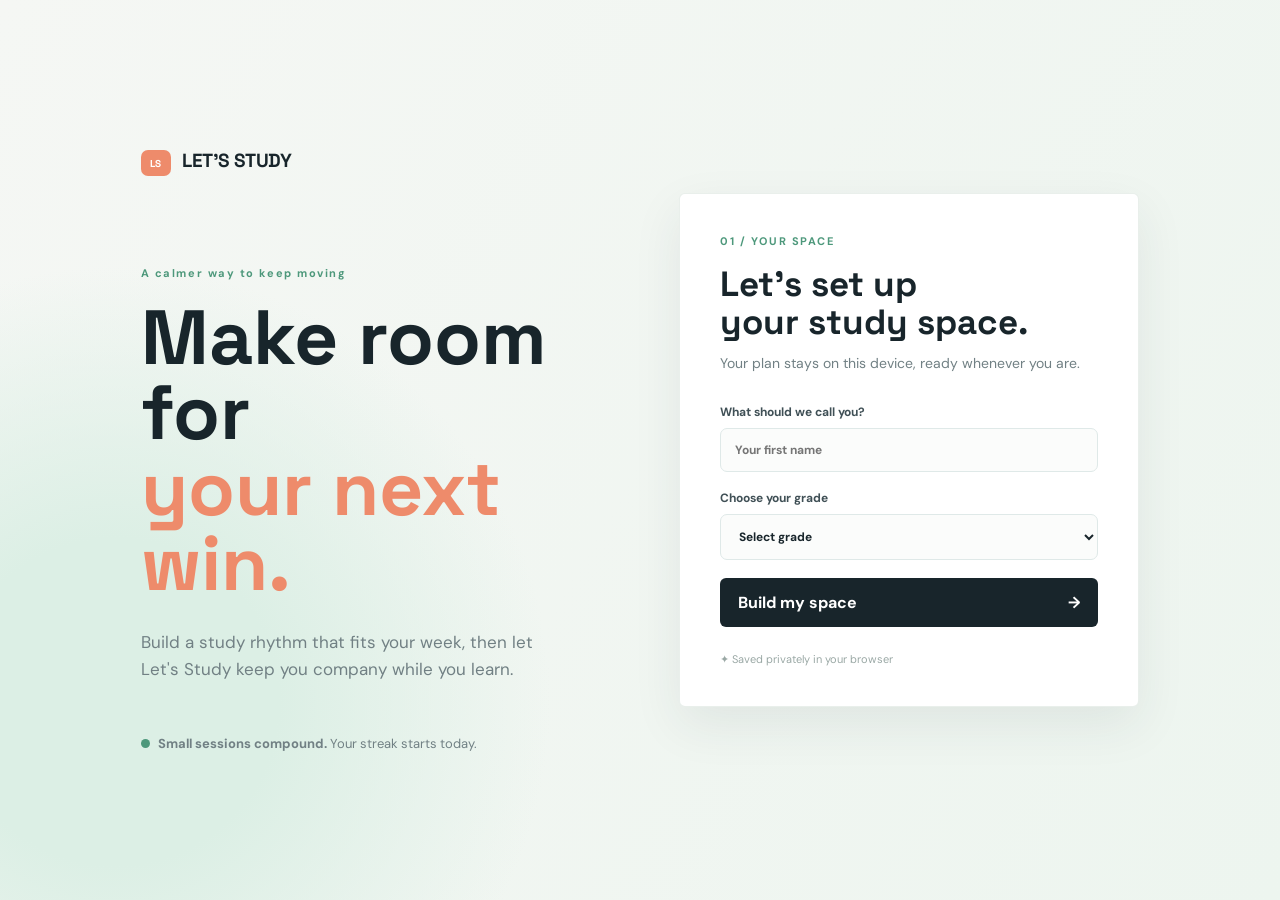
==== index.html @ 592e5d94 "Add files via upload" ====
<!doctype html>
<html lang="en">
<head>
  <meta charset="UTF-8">
  <meta name="viewport" content="width=device-width, initial-scale=1.0">
  <title>LET'S STUDY</title>
  <link rel="preconnect" href="https://fonts.googleapis.com">
  <link rel="preconnect" href="https://fonts.gstatic.com" crossorigin>
  <link href="https://fonts.googleapis.com/css2?family=DM+Sans:wght@400;500;600;700&family=Space+Grotesk:wght@500;600;700&display=swap" rel="stylesheet">
  <link rel="stylesheet" href="styles.css">
</head>
<body>
  <main class="app-shell">
    <section id="auth-view" class="auth-view">
      <div class="auth-copy">
        <div class="brand-mark"><span>LS</span> LET'S STUDY</div>
        <p class="eyebrow">A calmer way to keep moving</p>
        <h1>Make room for<br><em>your next win.</em></h1>
        <p class="intro">Build a study rhythm that fits your week, then let Let's Study keep you company while you learn.</p>
        <div class="mini-proof"><span class="proof-dot"></span><strong>Small sessions compound.</strong> Your streak starts today.</div>
      </div>
      <div class="setup-card">
        <div class="step-label">01 / YOUR SPACE</div>
        <h2>Let's set up<br>your study space.</h2>
        <p class="muted">Your plan stays on this device, ready whenever you are.</p>
        <form id="setup-form">
          <label>What should we call you?<input id="name" type="text" placeholder="Your first name" required></label>
          <label>Choose your grade<select id="grade" required><option value="" disabled selected>Select grade</option><option>Grade 7</option><option>Grade 8</option><option>Grade 9</option><option>Grade 10</option><option>Grade 11</option><option>Grade 12</option></select></label>
          <button class="primary-button" type="submit">Build my space <span>→</span></button>
        </form>
        <p class="privacy-note">✦ Saved privately in your browser</p>
      </div>
    </section>

    <section id="planner-view" class="planner-view hidden">
      <aside class="sidebar">
        <div class="brand-mark"><span>LS</span> LET'S STUDY</div>
        <div class="profile"><div id="avatar" class="avatar">M</div><div><strong id="profile-name">Learner</strong><small id="profile-grade">Grade 7</small></div><button id="reset-button" class="icon-button" title="Reset profile">↗</button></div>
        <nav><button class="nav-item active" data-view="today"><span>◷</span> Today</button><button class="nav-item" data-view="timetable"><span>▦</span> Timetable</button><button class="nav-item" data-view="progress"><span>↗</span> Progress</button></nav>
        <div class="sidebar-footer"><div class="fire-pet" id="fire-pet" aria-label="Fire pet streak companion" title="Your fire pet grows brighter as your streak increases"><div class="fire-pet-flame"><i></i><b></b></div><strong id="fire-pet-name">Ember</strong><small id="fire-pet-streak">0 day streak</small></div><div class="orbit-note"><span>✦</span><p><strong>Keep your orbit.</strong><br>Consistency beats intensity.</p></div></div>
      </aside>
      <div class="content-area">
        <header class="topbar"><div><p id="date-label" class="eyebrow">MONDAY, 21 AUGUST</p><h1 id="greeting">Good morning.</h1></div><div class="header-actions"><div class="diamond-chip" title="Diamonds earned"><span>◆</span><strong id="diamond-count">0</strong><small>diamonds</small></div><label class="theme-picker" title="Change theme"><span>Theme</span><select id="theme-select" aria-label="Change theme"><option value="meadow">Meadow</option><option value="ocean">Ocean</option><option value="sunset">Sunset</option></select></label><button id="edit-plan" class="text-button">Edit plan</button><div class="streak-chip"><span>✦</span><strong id="streak-count">0</strong><small>day streak</small></div></div></header>
        <div id="today-view" class="page-view">
          <div class="hero-strip"><div><span class="tag">YOUR FOCUS</span><h2>Two focused sessions.<br><em>A lighter day ahead.</em></h2></div><div class="ring-wrap"><div class="progress-ring"><span id="daily-percent">0%</span></div><small>daily goal</small></div></div>
          <div class="section-heading"><div><p class="eyebrow">YOUR PLAN</p><h2>Today's orbit</h2></div><span id="session-summary" class="muted">0 of 2 sessions complete</span></div>
          <div id="session-list" class="session-list"></div>
        </div>
        <div id="timetable-view" class="page-view hidden"><div class="section-heading"><div><p class="eyebrow">THE BIG PICTURE</p><h2>Your weekly rhythm</h2></div><button id="edit-plan-two" class="primary-button small">Edit schedule <span>→</span></button></div><div id="week-grid" class="week-grid"></div></div>
        <div id="progress-view" class="page-view hidden"><div class="section-heading"><div><p class="eyebrow">KEEP GOING</p><h2>Your progress</h2></div></div><div class="progress-grid"><div class="stat-card diamond-card"><span class="stat-icon">◆</span><strong id="progress-diamonds">0</strong><p>diamonds earned</p><small>100 diamonds for every completed task.</small></div><div class="stat-card accent"><span class="stat-icon">✦</span><strong id="progress-streak">0</strong><p>day streak</p><small>Best habit is the one you repeat.</small></div><div class="stat-card"><span class="stat-icon">◷</span><strong id="total-minutes">0</strong><p>minutes focused</p><small>Every minute counts toward your future.</small></div><div class="stat-card"><span class="stat-icon">✓</span><strong id="total-sessions">0</strong><p>sessions completed</p><small>You showed up for yourself.</small></div></div><div class="quote-panel">“The secret of getting ahead is getting started.”<small>— Mark Twain</small></div></div>
      </div>
    </section>

    <div id="onboarding-modal" class="modal hidden"><div class="modal-card"><button class="close-modal" data-close>×</button><p class="eyebrow">02 / YOUR RHYTHM</p><h2>Shape your week.</h2><p class="muted">Pick the days and time that feel realistic. Orbit will arrange two subjects each day.</p><form id="plan-form"><fieldset><legend>Which subjects are you studying?</legend><div class="subject-grid"><label><input type="checkbox" name="subject" value="Home Language"><span>Home Language</span></label><label><input type="checkbox" name="subject" value="First Additional Language"><span>First Additional Language</span></label><label><input type="checkbox" name="subject" value="Mathematics"><span>Mathematics</span></label><label><input type="checkbox" name="subject" value="Mathematical Literacy"><span>Mathematical Literacy</span></label><label><input type="checkbox" name="subject" value="Natural Sciences"><span>Natural Sciences</span></label><label><input type="checkbox" name="subject" value="Social Sciences"><span>Social Sciences</span></label><label><input type="checkbox" name="subject" value="Life Orientation"><span>Life Orientation</span></label><label><input type="checkbox" name="subject" value="Technology"><span>Technology</span></label><label><input type="checkbox" name="subject" value="Creative Arts"><span>Creative Arts</span></label><label><input type="checkbox" name="subject" value="Economic and Management Sciences"><span>Economic and Management Sciences</span></label><label><input type="checkbox" name="subject" value="Accounting"><span>Accounting</span></label><label><input type="checkbox" name="subject" value="Business Studies"><span>Business Studies</span></label><label><input type="checkbox" name="subject" value="Economics"><span>Economics</span></label><label><input type="checkbox" name="subject" value="Geography"><span>Geography</span></label><label><input type="checkbox" name="subject" value="History"><span>History</span></label><label><input type="checkbox" name="subject" value="Life Sciences"><span>Life Sciences</span></label><label><input type="checkbox" name="subject" value="Physical Sciences"><span>Physical Sciences</span></label><label><input type="checkbox" name="subject" value="Agricultural Sciences"><span>Agricultural Sciences</span></label><label><input type="checkbox" name="subject" value="Computer Applications Technology"><span>Computer Applications Technology</span></label><label><input type="checkbox" name="subject" value="Information Technology"><span>Information Technology</span></label><label><input type="checkbox" name="subject" value="Engineering Graphics and Design"><span>Engineering Graphics and Design</span></label><label><input type="checkbox" name="subject" value="Consumer Studies"><span>Consumer Studies</span></label><label><input type="checkbox" name="subject" value="Tourism"><span>Tourism</span></label><label><input type="checkbox" name="subject" value="Dramatic Arts"><span>Dramatic Arts</span></label><label><input type="checkbox" name="subject" value="Visual Arts"><span>Visual Arts</span></label><label><input type="checkbox" name="subject" value="Music"><span>Music</span></label><label><input type="checkbox" name="subject" value="Religion Studies"><span>Religion Studies</span></label><label><input type="checkbox" name="subject" value="Additional Language"><span>Additional Language</span></label></div></fieldset><fieldset><legend>When will you study?</legend><div class="days-grid"><label><input type="checkbox" name="day" value="Monday"><span>Mon</span></label><label><input type="checkbox" name="day" value="Tuesday"><span>Tue</span></label><label><input type="checkbox" name="day" value="Wednesday"><span>Wed</span></label><label><input type="checkbox" name="day" value="Thursday"><span>Thu</span></label><label><input type="checkbox" name="day" value="Friday"><span>Fri</span></label><label><input type="checkbox" name="day" value="Saturday"><span>Sat</span></label><label><input type="checkbox" name="day" value="Sunday"><span>Sun</span></label></div><div class="form-row"><label>Session length<select id="duration"><option value="25">25 minutes</option><option value="45" selected>45 minutes</option><option value="60">60 minutes</option><option value="90">90 minutes</option></select></label><label>Start time<input id="start-time" type="time" value="16:00"></label></div></fieldset><button class="primary-button" type="submit">Create my timetable <span>→</span></button></form></div></div>
    <div id="timer-modal" class="modal hidden"><div class="timer-card"><button class="close-modal" data-close>×</button><p class="eyebrow">FOCUS MODE</p><div class="timer-subject" id="timer-subject">Mathematics</div><div id="timer-display" class="timer-display">45:00</div><div class="timer-track"><span id="timer-bar"></span></div><p id="timer-message" class="muted">Take a breath. You have got this.</p><div class="timer-actions"><button id="timer-toggle" class="primary-button">Start session <span>▶</span></button><button id="timer-complete" class="text-button">Mark complete</button></div></div></div>
  </main>
  <script src="app.js"></script>
</body>
</html>
---- styles.css ----
:root .brand-mark span{width:30px;height:26px;border-radius:7px;font-size:10px;letter-spacing:.04em}
:root{--ink:#20343b;--muted:#718389;--paper:#f3f7f8;--card:#fff;--mint:#c8ddcf;--mint-deep:#6c967f;--coral:#91b8d6;--line:#dfe9e8;--shadow:0 18px 50px rgba(32,52,59,.08)}html:root{--ink:#20343b;--muted:#718389;--paper:#f3f7f8;--card:#fff;--mint:#c8ddcf;--mint-deep:#6c967f;--coral:#91b8d6;--line:#dfe9e8;--shadow:0 18px 50px rgba(32,52,59,.08)}
:root{--ink:#20343b;--muted:#718389;--paper:#f3f7f8;--card:#fff;--mint:#c8ddcf;--mint-deep:#6c967f;--coral:#91b8d6;--line:#dfe9e8;--shadow:0 18px 50px rgba(32,52,59,.08)}
.modal-card{width:min(440px,100%);max-height:86vh;overflow-y:auto;padding:26px}
.modal-card h2{font-size:27px}.modal-card form{margin-top:20px}.modal-card fieldset{margin-bottom:18px}.modal-card legend{margin-bottom:9px}.modal-card .subject-grid{gap:5px}.modal-card .subject-grid span{padding:8px 9px;font-size:11px}.modal-card .days-grid span{padding:8px 3px}
:root{--ink:#18252b;--muted:#718084;--paper:#f5f7f4;--card:#fff;--mint:#b9e3cf;--mint-deep:#4d987b;--coral:#ee8b6b;--line:#e4ebe7;--shadow:0 18px 50px rgba(24,37,43,.08)}*{box-sizing:border-box}body{margin:0;background:var(--paper);color:var(--ink);font-family:'DM Sans',sans-serif}button,input,select{font:inherit}button{cursor:pointer}h1,h2,p{margin:0}h1,h2{font-family:'Space Grotesk',sans-serif;letter-spacing:0}.hidden{display:none!important}.app-shell{min-height:100vh}.auth-view{min-height:100vh;display:grid;grid-template-columns:1fr 460px;gap:10vw;align-items:center;padding:7vw 11vw;background:radial-gradient(circle at 9% 78%,#dcefe5 0 12%,transparent 32%),linear-gradient(120deg,#f5f7f4 0%,#edf5ef 100%)}.brand-mark{font-family:'Space Grotesk',sans-serif;font-weight:700;letter-spacing:-.03em;font-size:19px}.brand-mark span{display:inline-grid;place-items:center;color:#fff;background:var(--coral);width:26px;height:26px;border-radius:50%;margin-right:7px;font-size:14px}.auth-copy{max-width:560px}.eyebrow,.step-label,.tag{font-size:11px;letter-spacing:.14em;font-weight:700;color:var(--mint-deep)}.auth-copy .eyebrow{margin-top:90px;margin-bottom:20px}.auth-copy h1{font-size:clamp(52px,6vw,90px);line-height:.98;margin-bottom:28px}.auth-copy h1 em,.hero-strip em{font-style:normal;color:var(--coral)}.intro{font-size:17px;line-height:1.6;color:var(--muted);max-width:420px}.mini-proof{margin-top:52px;font-size:13px;color:var(--muted)}.proof-dot{display:inline-block;width:9px;height:9px;background:var(--mint-deep);border-radius:50%;margin-right:8px}.setup-card,.modal-card,.timer-card{background:var(--card);box-shadow:var(--shadow);border:1px solid rgba(228,235,231,.8);border-radius:12px;padding:40px}.progress-line{height:3px;background:#edf1ef;margin-bottom:30px}.progress-line span{display:block;width:42%;height:100%;background:var(--coral)}.step-label{margin-bottom:18px}.setup-card h2{font-size:35px;line-height:1.06;margin-bottom:12px}.muted{color:var(--muted);font-size:14px;line-height:1.5}.setup-card form{display:grid;gap:18px;margin-top:30px}label{font-size:12px;font-weight:700;color:#405056;display:grid;gap:8px}input[type=text],input[type=time],select{border:1px solid var(--line);border-radius:7px;padding:13px 14px;color:var(--ink);background:#fbfcfb;outline:none}input:focus,select:focus{border-color:var(--mint-deep);box-shadow:0 0 0 3px rgba(77,152,123,.12)}.primary-button{border:0;border-radius:7px;background:var(--ink);color:#fff;padding:14px 18px;font-weight:700;display:flex;justify-content:space-between;align-items:center;transition:transform .2s,background .2s}.primary-button:hover{background:#2d474d;transform:translateY(-2px)}.primary-button.small{padding:11px 14px;font-size:12px}.privacy-note{font-size:11px;color:#9aa8a5;margin-top:25px}.planner-view{display:grid;grid-template-columns:250px 1fr;min-height:100vh}.sidebar{padding:30px 24px;background:#1d2d31;color:#e6f0ea;display:flex;flex-direction:column}.sidebar .brand-mark{margin-bottom:60px}.sidebar .brand-mark span{background:var(--coral)}.profile{display:flex;align-items:center;gap:10px;padding-bottom:30px;border-bottom:1px solid rgba(255,255,255,.12)}.avatar{width:38px;height:38px;border-radius:50%;background:var(--mint);color:var(--ink);display:grid;place-items:center;font-weight:700}.profile strong,.profile small{display:block}.profile strong{font-size:13px}.profile small{font-size:11px;color:#9db1ab;margin-top:3px}.icon-button{margin-left:auto;border:0;background:transparent;color:#9db1ab;font-size:20px;transform:rotate(90deg)}nav{padding-top:25px;display:grid;gap:8px}.nav-item{border:0;background:transparent;color:#9db1ab;text-align:left;padding:12px;border-radius:6px;font-weight:600}.nav-item span{display:inline-block;width:28px;color:var(--coral)}.nav-item.active,.nav-item:hover{background:rgba(255,255,255,.08);color:#fff}.sidebar-footer{margin-top:auto}.orbit-note{border-top:1px solid rgba(255,255,255,.12);padding-top:20px;display:flex;gap:9px;color:#a9bbb4;font-size:11px;line-height:1.5}.orbit-note span{color:var(--coral);font-size:17px}.orbit-note strong{color:#e6f0ea}.content-area{padding:45px 6vw;max-width:1300px;width:100%}.topbar{display:flex;justify-content:space-between;align-items:start;margin-bottom:48px}.topbar .eyebrow{margin-bottom:10px}.topbar h1{font-size:38px}.header-actions{display:flex;align-items:center;gap:24px}.text-button{border:0;background:transparent;color:var(--mint-deep);font-weight:700;font-size:12px}.streak-chip{display:grid;grid-template-columns:22px 28px auto;align-items:center;background:#fff;padding:10px 14px;border-radius:8px;box-shadow:0 5px 18px rgba(24,37,43,.05)}.streak-chip span{color:var(--coral)}.streak-chip strong{font-family:'Space Grotesk';font-size:18px}.streak-chip small{font-size:11px;color:var(--muted)}.hero-strip{background:var(--mint);padding:32px 38px;display:flex;justify-content:space-between;align-items:center;border-radius:10px;margin-bottom:48px}.hero-strip h2{font-size:30px;line-height:1.12;margin-top:10px}.ring-wrap{text-align:center}.progress-ring{width:92px;height:92px;border-radius:50%;display:grid;place-items:center;background:conic-gradient(var(--coral) 0deg,#e4f0e9 0);position:relative}.progress-ring:after{content:'';position:absolute;inset:8px;background:var(--mint);border-radius:50%}.progress-ring span{position:relative;z-index:1;font-family:'Space Grotesk';font-weight:700}.ring-wrap small{display:block;font-size:10px;color:var(--mint-deep);margin-top:7px}.section-heading{display:flex;justify-content:space-between;align-items:end;margin-bottom:18px}.section-heading h2{font-size:26px;margin-top:7px}.session-list{display:grid;gap:10px}.session-card{background:#fff;border:1px solid var(--line);border-radius:8px;padding:20px 24px;display:grid;grid-template-columns:120px 1fr auto;align-items:center;gap:20px}.session-time{font-family:'Space Grotesk';font-size:14px}.session-time small{display:block;color:var(--muted);font:11px 'DM Sans';margin-top:5px}.session-subject{font-weight:700}.session-subject small{display:block;color:var(--muted);font-size:12px;font-weight:400;margin-top:4px}.session-status{border:0;border-radius:6px;padding:10px 14px;background:#edf7f0;color:var(--mint-deep);font-size:11px;font-weight:700}.session-status.done{background:var(--ink);color:#fff}.week-grid{display:grid;grid-template-columns:repeat(7,minmax(110px,1fr));gap:8px}.day-column{background:#fff;border:1px solid var(--line);min-height:250px;padding:15px 12px;border-radius:7px}.day-column.today{border:2px solid var(--coral)}.day-name{font-size:11px;font-weight:700;color:var(--muted);margin-bottom:18px}.day-column.today .day-name{color:var(--coral)}.day-session{background:#edf7f0;border-left:3px solid var(--mint-deep);padding:10px 8px;margin-top:8px;font-size:11px;font-weight:700}.day-session small{display:block;color:var(--muted);font-weight:400;margin-top:5px}.progress-grid{display:grid;grid-template-columns:repeat(3,1fr);gap:12px}.stat-card{padding:26px;background:#fff;border:1px solid var(--line);border-radius:8px}.stat-card.accent{background:var(--mint)}.stat-icon{color:var(--coral);font-size:20px}.stat-card strong{font:700 42px 'Space Grotesk';display:block;margin-top:20px}.stat-card p{font-weight:700}.stat-card small{color:var(--muted);display:block;margin-top:18px;font-size:12px}.quote-panel{margin-top:18px;background:var(--ink);color:#fff;padding:30px;border-radius:8px;font:600 22px 'Space Grotesk'}.quote-panel small{display:block;color:#a9bbb4;font:12px 'DM Sans';margin-top:14px}.modal{position:fixed;inset:0;background:rgba(18,31,34,.48);display:grid;place-items:center;padding:20px;z-index:3}.modal-card{width:min(560px,100%);position:relative}.modal-card h2{font-size:32px;margin:8px 0}.modal-card form{margin-top:28px}.close-modal{position:absolute;right:22px;top:18px;border:0;background:transparent;font-size:26px;color:var(--muted)}fieldset{border:0;padding:0;margin:0 0 25px}legend{font-size:12px;font-weight:700;color:#405056;margin-bottom:12px}.subject-grid{display:grid;grid-template-columns:1fr 1fr;gap:8px}.subject-grid label,.days-grid label{display:block}.subject-grid input,.days-grid input{position:absolute;opacity:0}.subject-grid span,.days-grid span{display:block;border:1px solid var(--line);border-radius:6px;padding:11px 12px;font-size:12px;cursor:pointer}.subject-grid input:checked+span,.days-grid input:checked+span{background:var(--mint);border-color:var(--mint-deep);color:var(--ink)}.days-grid{display:grid;grid-template-columns:repeat(7,1fr);gap:6px}.days-grid span{text-align:center;padding:10px 3px}.form-row{display:grid;grid-template-columns:1fr 1fr;gap:15px;margin-top:18px}.timer-card{text-align:center;width:min(430px,100%);position:relative;padding:44px}.timer-subject{font:700 22px 'Space Grotesk';margin-top:12px}.timer-display{font:700 72px 'Space Grotesk';letter-spacing:.03em;margin:20px 0 15px}.timer-track{height:5px;background:#edf1ef;border-radius:5px}.timer-track span{display:block;width:0;height:100%;background:var(--coral);transition:width .4s}.timer-actions{display:flex;justify-content:center;gap:20px;align-items:center;margin-top:25px}.timer-actions .primary-button{gap:20px}
@media(max-width:850px){.auth-view{grid-template-columns:1fr;padding:42px 24px;gap:35px}.auth-copy .eyebrow{margin-top:45px}.auth-copy h1{font-size:54px}.planner-view{display:block}.sidebar{padding:18px 20px;display:block}.sidebar .brand-mark{display:inline-block;margin:0}.profile{float:right;border:0;padding:0}.profile small{display:none}nav{clear:both;display:flex;padding-top:18px;gap:4px}.nav-item{padding:9px;font-size:11px}.sidebar-footer{display:none}.content-area{padding:30px 20px}.topbar{margin-bottom:30px}.topbar h1{font-size:30px}.header-actions{gap:10px}.hero-strip{padding:24px 20px}.hero-strip h2{font-size:24px}.ring-wrap{transform:scale(.8)}.session-card{grid-template-columns:1fr auto;gap:10px}.session-time{grid-column:1/-1}.week-grid{overflow:auto;grid-template-columns:repeat(7,125px)}.progress-grid{grid-template-columns:1fr}.modal-card{padding:30px 22px}.days-grid{grid-template-columns:repeat(4,1fr)}.days-grid label:last-child{grid-column:2}.timer-display{font-size:58px}}
:root{--theme-accent:#4d987b;--theme-highlight:#ee8b6b;--theme-paper:#f5f7f4;--theme-card:#fff;--theme-ink:#18252b;--theme-muted:#718084}
:root[data-theme="ocean"]{--theme-accent:#347a8f;--theme-highlight:#e59b62;--theme-paper:#eef7f8;--theme-card:#fff;--theme-ink:#17343d;--theme-muted:#607b82}
:root[data-theme="sunset"]{--theme-accent:#b45d4b;--theme-highlight:#e18a52;--theme-paper:#fff5ed;--theme-card:#fffdf9;--theme-ink:#3b2926;--theme-muted:#866f69}
:root{--ink:var(--theme-ink)!important;--muted:var(--theme-muted)!important;--paper:var(--theme-paper)!important;--card:var(--theme-card)!important;--mint-deep:var(--theme-accent)!important;--coral:var(--theme-highlight)!important}
.theme-picker{display:flex;align-items:center;gap:7px;color:var(--muted);font-size:12px;font-weight:700}.theme-picker select{border:1px solid var(--line);border-radius:7px;background:var(--card);color:var(--ink);padding:8px 25px 8px 9px;font-size:12px;font-weight:600}.theme-picker select:focus{outline:none}
:root{--theme-body-font:'DM Sans',sans-serif;--theme-display-font:'Space Grotesk',sans-serif;--theme-radius:8px;--theme-shadow:0 18px 50px rgba(32,52,59,.08)}
body{font-family:var(--theme-body-font)}h1,h2{font-family:var(--theme-display-font)}
.setup-card,.modal-card,.timer-card,.session-card,.stat-card,.quote-panel,.hero-strip{border-radius:var(--theme-radius);box-shadow:var(--theme-shadow)}
.hero-strip{background:color-mix(in srgb,var(--mint) 48%,var(--card))}.sidebar{background:color-mix(in srgb,var(--paper) 76%,var(--card))}.primary-button,.session-status{border-radius:var(--theme-radius)}
.diamond-chip{display:flex;align-items:center;gap:6px;padding:8px 10px;border:1px solid color-mix(in srgb,var(--coral) 35%,var(--line));border-radius:var(--theme-radius);background:color-mix(in srgb,var(--coral) 12%,var(--card));color:var(--coral)}.diamond-chip strong{color:var(--ink)}.diamond-chip small{font-size:10px;color:var(--muted)}.diamond-card{border-top:3px solid var(--coral)}.diamond-card .stat-icon{color:var(--coral)}
.fire-pet{display:grid;justify-items:center;gap:4px;padding:18px 10px 14px;margin-bottom:16px;border:1px solid color-mix(in srgb,var(--mint-deep) 22%,transparent);border-radius:var(--theme-radius);background:color-mix(in srgb,var(--card) 64%,transparent);color:var(--ink)}.fire-pet strong{font-family:var(--theme-display-font);font-size:14px}.fire-pet small{font-size:10px;color:var(--muted);text-align:center}.fire-pet-flame{position:relative;width:54px;height:64px;margin-bottom:2px;filter:drop-shadow(0 5px 7px color-mix(in srgb,var(--pet-color) 35%,transparent));animation:pet-flicker 1.8s ease-in-out infinite}.fire-pet-flame:before,.fire-pet-flame:after,.fire-pet-flame i,.fire-pet-flame b{content:'';position:absolute;display:block;transform-origin:bottom center}.fire-pet-flame:before{left:8px;bottom:0;width:39px;height:53px;border-radius:65% 35% 55% 45%;background:var(--pet-color);transform:rotate(-18deg)}.fire-pet-flame:after{left:18px;bottom:2px;width:27px;height:38px;border-radius:45% 55% 55% 45%;background:#ffd166;transform:rotate(12deg)}.fire-pet-flame i{left:25px;bottom:7px;width:14px;height:23px;border-radius:60% 40% 50% 50%;background:#fff1b8;transform:rotate(-4deg)}.fire-pet-flame b{left:13px;top:12px;width:8px;height:8px;border-radius:50%;background:var(--ink);box-shadow:22px 2px 0 var(--ink),10px 15px 0 -1px var(--ink),14px 15px 0 -1px var(--ink)}.fire-pet[data-level="ember"]{--pet-color:#e9784f}.fire-pet[data-level="flame"]{--pet-color:#ef9b3d}.fire-pet[data-level="gold"]{--pet-color:#e4bd3e}.fire-pet[data-level="frostfire"]{--pet-color:#52b99c}.fire-pet[data-level="blaze"]{--pet-color:#4db8d1}@keyframes pet-flicker{0%,100%{transform:translateY(0) rotate(-1deg)}50%{transform:translateY(-3px) rotate(2deg)}}
@media(max-width:600px){body{overflow-x:hidden}.auth-view{min-height:100svh;padding:28px 16px 34px;gap:24px}.auth-copy .eyebrow{margin-top:18px;margin-bottom:14px}.auth-copy h1{font-size:clamp(42px,13vw,58px);line-height:1.02;margin-bottom:18px}.intro{font-size:15px;line-height:1.45}.mini-proof{margin-top:28px;font-size:12px}.setup-card{padding:26px 18px}.setup-card h2{font-size:28px}.content-area{padding:22px 14px 36px}.topbar{align-items:flex-start;gap:16px;margin-bottom:22px}.topbar h1{font-size:27px}.header-actions{width:100%;display:grid;grid-template-columns:1fr 1fr;gap:8px}.header-actions .diamond-chip{grid-column:1}.header-actions .theme-picker{grid-column:2;justify-content:flex-end}.header-actions #edit-plan{grid-column:1}.header-actions .streak-chip{grid-column:2;justify-self:end}.diamond-chip,.theme-picker select,.text-button{min-height:38px}.theme-picker span{display:none}.hero-strip{display:grid;grid-template-columns:minmax(0,1fr) auto;gap:8px;padding:20px 16px}.hero-strip h2{font-size:21px;line-height:1.12}.ring-wrap{transform:scale(.72);transform-origin:center right;margin-right:-10px}.section-heading{align-items:flex-start;gap:10px}.section-heading h2{font-size:24px}.section-heading>.muted{font-size:12px;text-align:right}.session-card{grid-template-columns:1fr auto;padding:16px 14px}.session-time{font-size:13px}.session-subject{font-size:15px;min-width:0;overflow-wrap:anywhere}.session-status{padding:9px 10px;font-size:11px;white-space:normal}.modal{padding:12px}.modal-card,.timer-card{width:100%;max-height:92svh;padding:24px 16px}.modal-card h2{font-size:25px}.modal-card .subject-grid{grid-template-columns:repeat(2,minmax(0,1fr))}.modal-card .form-row{grid-template-columns:1fr 1fr;gap:10px}.modal-card .form-row label:last-child{grid-column:1/-1}.modal-card input,.modal-card select{width:100%;min-height:42px}.timer-display{font-size:54px}.timer-actions{display:grid;gap:10px}.timer-actions .primary-button,.timer-actions .text-button{width:100%}.week-grid{width:calc(100vw - 28px);margin-right:0}.fire-pet{padding:14px 8px}.sidebar-footer{display:none}}
@media(max-width:390px){.content-area{padding-inline:10px}.topbar{gap:12px}.topbar h1{font-size:24px}.hero-strip{grid-template-columns:minmax(0,1fr) 58px;padding:17px 12px}.hero-strip h2{font-size:18px}.ring-wrap{transform:scale(.62);margin-right:-17px}.section-heading h2{font-size:21px}.section-heading>.muted{max-width:125px}.session-card{grid-template-columns:1fr;padding:14px 12px}.session-status{justify-self:start}.header-actions{grid-template-columns:1fr 1fr}.theme-picker{min-width:0}.theme-picker select{max-width:100%;padding-inline:7px;font-size:11px}.auth-copy h1{font-size:43px}.setup-card{padding:22px 14px}}

@media(max-width:600px){
	.planner-view{min-height:100svh}
	.sidebar{padding-inline:14px}
	nav{gap:6px}
	.nav-item{flex:1;justify-content:center;min-height:42px}
	.content-area{width:100%;padding:26px 16px 48px}
	.topbar{width:100%;margin-bottom:26px}
	.hero-strip{min-height:150px;align-items:center;padding:24px 20px}
	.section-heading{margin-top:30px}
	.session-list{gap:12px}
	.session-card{width:100%;min-height:112px;align-items:center}
}
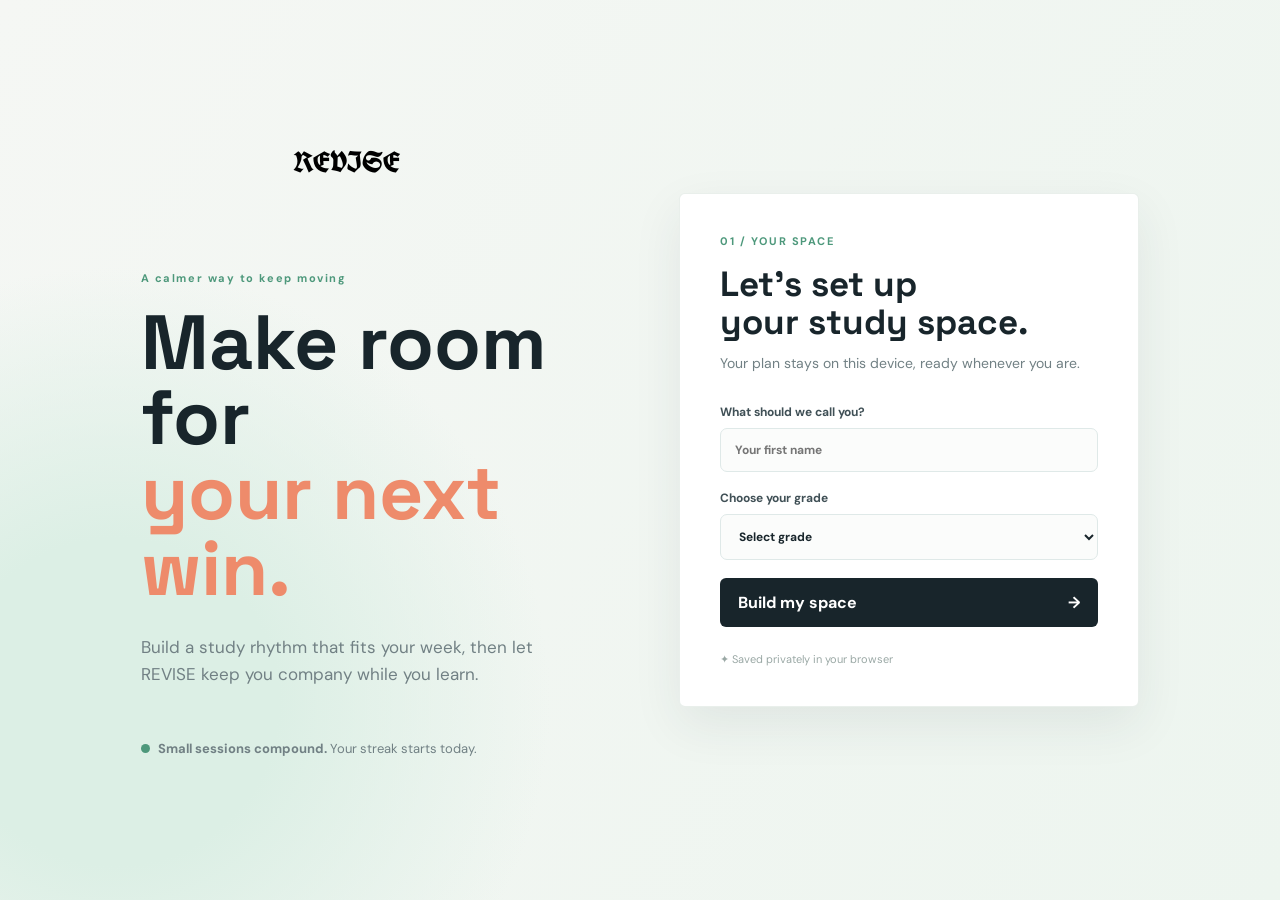
==== commit 40ce890d: "Add files via upload" ====
--- a/index.html
+++ b/index.html
@@ -3,20 +3,21 @@
 <head>
   <meta charset="UTF-8">
   <meta name="viewport" content="width=device-width, initial-scale=1.0">
-  <title>LET'S STUDY</title>
+  <title>REVISE</title>
   <link rel="preconnect" href="https://fonts.googleapis.com">
   <link rel="preconnect" href="https://fonts.gstatic.com" crossorigin>
   <link href="https://fonts.googleapis.com/css2?family=DM+Sans:wght@400;500;600;700&family=Space+Grotesk:wght@500;600;700&display=swap" rel="stylesheet">
+  <link href="https://fonts.googleapis.com/css2?family=UnifrakturCook:wght@700&display=swap" rel="stylesheet">
   <link rel="stylesheet" href="styles.css">
 </head>
 <body>
   <main class="app-shell">
     <section id="auth-view" class="auth-view">
       <div class="auth-copy">
-        <div class="brand-mark"><span>LS</span> LET'S STUDY</div>
+        <div class="brand-mark">REVISE</div>
         <p class="eyebrow">A calmer way to keep moving</p>
         <h1>Make room for<br><em>your next win.</em></h1>
-        <p class="intro">Build a study rhythm that fits your week, then let Let's Study keep you company while you learn.</p>
+        <p class="intro">Build a study rhythm that fits your week, then let REVISE keep you company while you learn.</p>
         <div class="mini-proof"><span class="proof-dot"></span><strong>Small sessions compound.</strong> Your streak starts today.</div>
       </div>
       <div class="setup-card">
@@ -34,10 +35,10 @@
 
     <section id="planner-view" class="planner-view hidden">
       <aside class="sidebar">
-        <div class="brand-mark"><span>LS</span> LET'S STUDY</div>
+        <div class="brand-mark">REVISE</div>
         <div class="profile"><div id="avatar" class="avatar">M</div><div><strong id="profile-name">Learner</strong><small id="profile-grade">Grade 7</small></div><button id="reset-button" class="icon-button" title="Reset profile">↗</button></div>
-        <nav><button class="nav-item active" data-view="today"><span>◷</span> Today</button><button class="nav-item" data-view="timetable"><span>▦</span> Timetable</button><button class="nav-item" data-view="progress"><span>↗</span> Progress</button></nav>
-        <div class="sidebar-footer"><div class="fire-pet" id="fire-pet" aria-label="Fire pet streak companion" title="Your fire pet grows brighter as your streak increases"><div class="fire-pet-flame"><i></i><b></b></div><strong id="fire-pet-name">Ember</strong><small id="fire-pet-streak">0 day streak</small></div><div class="orbit-note"><span>✦</span><p><strong>Keep your orbit.</strong><br>Consistency beats intensity.</p></div></div>
+        <nav><button class="nav-item active" data-view="today"><span>◷</span> Today</button><button class="nav-item" data-view="timetable"><span>▦</span> Timetable</button><button class="nav-item" data-view="profile"><span>◎</span> Profile</button></nav>
+        <div class="sidebar-footer"><div class="orbit-note"><span>✦</span><p><strong>Keep your orbit.</strong><br>Consistency beats intensity.</p></div></div>
       </aside>
       <div class="content-area">
         <header class="topbar"><div><p id="date-label" class="eyebrow">MONDAY, 21 AUGUST</p><h1 id="greeting">Good morning.</h1></div><div class="header-actions"><div class="diamond-chip" title="Diamonds earned"><span>◆</span><strong id="diamond-count">0</strong><small>diamonds</small></div><label class="theme-picker" title="Change theme"><span>Theme</span><select id="theme-select" aria-label="Change theme"><option value="meadow">Meadow</option><option value="ocean">Ocean</option><option value="sunset">Sunset</option></select></label><button id="edit-plan" class="text-button">Edit plan</button><div class="streak-chip"><span>✦</span><strong id="streak-count">0</strong><small>day streak</small></div></div></header>
@@ -47,7 +48,8 @@
           <div id="session-list" class="session-list"></div>
         </div>
         <div id="timetable-view" class="page-view hidden"><div class="section-heading"><div><p class="eyebrow">THE BIG PICTURE</p><h2>Your weekly rhythm</h2></div><button id="edit-plan-two" class="primary-button small">Edit schedule <span>→</span></button></div><div id="week-grid" class="week-grid"></div></div>
-        <div id="progress-view" class="page-view hidden"><div class="section-heading"><div><p class="eyebrow">KEEP GOING</p><h2>Your progress</h2></div></div><div class="progress-grid"><div class="stat-card diamond-card"><span class="stat-icon">◆</span><strong id="progress-diamonds">0</strong><p>diamonds earned</p><small>100 diamonds for every completed task.</small></div><div class="stat-card accent"><span class="stat-icon">✦</span><strong id="progress-streak">0</strong><p>day streak</p><small>Best habit is the one you repeat.</small></div><div class="stat-card"><span class="stat-icon">◷</span><strong id="total-minutes">0</strong><p>minutes focused</p><small>Every minute counts toward your future.</small></div><div class="stat-card"><span class="stat-icon">✓</span><strong id="total-sessions">0</strong><p>sessions completed</p><small>You showed up for yourself.</small></div></div><div class="quote-panel">“The secret of getting ahead is getting started.”<small>— Mark Twain</small></div></div>
+        <div id="progress-view" class="page-view hidden"><div class="section-heading"><div><p class="eyebrow">KEEP GOING</p><h2>Your progress</h2></div></div><div class="progress-grid"><div class="stat-card diamond-card hidden"><span class="stat-icon">◆</span><strong id="progress-diamonds">0</strong><p>diamonds earned</p><small>100 diamonds for every completed task.</small></div><div class="stat-card accent"><span class="stat-icon">✦</span><strong id="progress-streak">0</strong><p>day streak</p><small>Best habit is the one you repeat.</small></div><div class="stat-card"><span class="stat-icon">◷</span><strong id="total-minutes">0</strong><p>minutes focused</p><small>Every minute counts toward your future.</small></div><div class="stat-card"><span class="stat-icon">✓</span><strong id="total-sessions">0</strong><p>sessions completed</p><small>You showed up for yourself.</small></div></div><div class="quote-panel">“The secret of getting ahead is getting started.”<small>— Mark Twain</small></div></div>
+        <div id="profile-view" class="page-view hidden"><div class="profile-hero"><div class="profile-avatar-large" id="profile-avatar-large">M</div><div><p class="eyebrow">YOUR PROFILE</p><h2 id="profile-heading">Learner</h2></div><div class="profile-diamond-balance"><span>◆</span><strong id="profile-diamonds">0</strong><small>diamonds</small></div></div><section class="profile-section progress-section"><div class="section-heading compact"><div><p class="eyebrow">YOUR PROGRESS</p><h2>Your study rhythm</h2></div></div><div class="profile-stats"><div><strong id="profile-session-count">0</strong><span>sessions completed</span></div><div><strong id="profile-minute-count">0</strong><span>minutes focused</span></div><div><strong id="profile-streak-count">0</strong><span>day streak</span></div></div></section><section class="profile-section themes-section"><div class="section-heading compact"><div><p class="eyebrow">MAKE IT YOURS</p><h2>Themes</h2></div></div><div id="theme-gallery" class="theme-gallery"></div></section></div>
       </div>
     </section>
 
--- a/styles.css
+++ b/styles.css
@@ -1,4 +1,6 @@
+ #onboarding-modal{background:rgba(24,37,43,.28);backdrop-filter:blur(5px)}#onboarding-modal .modal-card{position:relative;overflow:hidden;width:min(560px,100%);padding:34px;background:linear-gradient(145deg,color-mix(in srgb,var(--card) 94%,var(--mint)),var(--card));border-top:5px solid var(--mint-deep)}#onboarding-modal .modal-card:before{content:'PLAN  /  BUILD  /  REPEAT';position:absolute;right:28px;top:27px;color:color-mix(in srgb,var(--mint-deep) 48%,transparent);font:700 9px var(--theme-display-font);letter-spacing:.12em}#onboarding-modal .modal-card h2{font-size:32px;max-width:250px;margin:4px 0 9px}#onboarding-modal .modal-card>p.muted{max-width:420px;line-height:1.55}#onboarding-modal .modal-card form{position:relative;margin-top:27px}#onboarding-modal fieldset{padding:18px 16px 16px;margin:0 0 16px;border:1px solid var(--line);border-radius:var(--theme-radius);background:color-mix(in srgb,var(--card) 72%,var(--mint))}#onboarding-modal legend{padding:0 8px;color:var(--mint-deep);font:700 11px var(--theme-display-font);letter-spacing:.08em;text-transform:uppercase}#onboarding-modal .subject-grid{display:grid;grid-template-columns:repeat(3,minmax(0,1fr));gap:7px}#onboarding-modal .subject-grid label,#onboarding-modal .days-grid label{position:relative;min-width:0}#onboarding-modal .subject-grid input,#onboarding-modal .days-grid input{position:absolute;opacity:0}#onboarding-modal .subject-grid span,#onboarding-modal .days-grid span{display:block;padding:10px 8px;text-align:center;border:1px solid var(--line);border-radius:var(--theme-radius);background:var(--card);color:var(--muted);font-size:11px;line-height:1.15;transition:background .18s ease,color .18s ease,border-color .18s ease,transform .18s ease}#onboarding-modal .subject-grid label:hover span,#onboarding-modal .days-grid label:hover span{transform:translateY(-2px);border-color:var(--mint-deep)}#onboarding-modal .subject-grid input:checked+span,#onboarding-modal .days-grid input:checked+span{background:var(--mint-deep);border-color:var(--mint-deep);color:#fff;box-shadow:0 5px 12px color-mix(in srgb,var(--mint-deep) 22%,transparent)}#onboarding-modal .days-grid{display:grid;grid-template-columns:repeat(7,1fr);gap:6px}#onboarding-modal .days-grid span{padding-inline:3px;font-size:10px}#onboarding-modal .form-row{gap:12px}#onboarding-modal .form-row label,#onboarding-modal .subject-grid+label,#onboarding-modal .notification-setting{font-size:11px;color:var(--muted);font-weight:700}#onboarding-modal input:not([type=checkbox]),#onboarding-modal select{margin-top:6px;border:1px solid var(--line);background:var(--card);border-radius:var(--theme-radius);color:var(--ink);padding:11px 12px}#onboarding-modal .primary-button{width:100%;margin-top:7px;justify-content:center}@media(max-width:600px){#onboarding-modal .modal-card{padding:27px 16px;border-top-width:4px}#onboarding-modal .modal-card:before{right:17px;top:22px;font-size:8px}#onboarding-modal .modal-card h2{font-size:27px}#onboarding-modal .subject-grid{grid-template-columns:repeat(2,minmax(0,1fr))}#onboarding-modal .days-grid{grid-template-columns:repeat(4,1fr)}#onboarding-modal .days-grid label:last-child{grid-column:2}}@media(prefers-reduced-motion:reduce){#onboarding-modal .subject-grid span,#onboarding-modal .days-grid span{transition:none}}
 :root .brand-mark span{width:30px;height:26px;border-radius:7px;font-size:10px;letter-spacing:.04em}
+#onboarding-modal{display:flex;align-items:center;justify-content:center;overflow:hidden;overscroll-behavior:contain}#onboarding-modal:not(.hidden){display:flex}#onboarding-modal .modal-card{max-height:calc(100vh - 32px);overflow-y:auto;overflow-x:hidden;overscroll-behavior:contain;-webkit-overflow-scrolling:touch;touch-action:pan-y;scrollbar-width:thin}@media(max-width:600px){#onboarding-modal{align-items:flex-start;padding:12px}#onboarding-modal .modal-card{max-height:calc(100svh - 24px);margin:auto 0}}
 :root{--ink:#20343b;--muted:#718389;--paper:#f3f7f8;--card:#fff;--mint:#c8ddcf;--mint-deep:#6c967f;--coral:#91b8d6;--line:#dfe9e8;--shadow:0 18px 50px rgba(32,52,59,.08)}html:root{--ink:#20343b;--muted:#718389;--paper:#f3f7f8;--card:#fff;--mint:#c8ddcf;--mint-deep:#6c967f;--coral:#91b8d6;--line:#dfe9e8;--shadow:0 18px 50px rgba(32,52,59,.08)}
 :root{--ink:#20343b;--muted:#718389;--paper:#f3f7f8;--card:#fff;--mint:#c8ddcf;--mint-deep:#6c967f;--coral:#91b8d6;--line:#dfe9e8;--shadow:0 18px 50px rgba(32,52,59,.08)}
 .modal-card{width:min(440px,100%);max-height:86vh;overflow-y:auto;padding:26px}
@@ -11,6 +13,16 @@
 :root{--ink:var(--theme-ink)!important;--muted:var(--theme-muted)!important;--paper:var(--theme-paper)!important;--card:var(--theme-card)!important;--mint-deep:var(--theme-accent)!important;--coral:var(--theme-highlight)!important}
 .theme-picker{display:flex;align-items:center;gap:7px;color:var(--muted);font-size:12px;font-weight:700}.theme-picker select{border:1px solid var(--line);border-radius:7px;background:var(--card);color:var(--ink);padding:8px 25px 8px 9px;font-size:12px;font-weight:600}.theme-picker select:focus{outline:none}
 :root{--theme-body-font:'DM Sans',sans-serif;--theme-display-font:'Space Grotesk',sans-serif;--theme-radius:8px;--theme-shadow:0 18px 50px rgba(32,52,59,.08)}
+.sidebar .profile .avatar,.sidebar .profile strong,.sidebar .profile small,.topbar .diamond-chip,.topbar .theme-picker{display:none!important}.sidebar .profile{justify-content:flex-end}.profile-view{}
+.brand-mark{display:flex;justify-content:center;align-items:center;width:100%;color:#000!important;font-family:'UnifrakturCook','Old English Text MT',Garamond,serif;font-size:29px;letter-spacing:0;font-weight:700;text-align:center}.auth-copy .brand-mark{margin-inline:auto}.sidebar .brand-mark{margin-inline:auto}
+.profile-stats{display:grid;grid-template-columns:repeat(3,1fr);gap:10px;margin-top:20px}.profile-stats div{padding:16px 12px;background:color-mix(in srgb,var(--mint) 24%,var(--card));border-radius:var(--theme-radius)}.profile-stats strong{display:block;font-family:var(--theme-display-font);font-size:27px}.profile-stats span{font-size:11px;color:var(--muted)}.progress-section{margin-bottom:18px}
+.profile-hero{display:flex;align-items:center;gap:18px;padding:28px;margin-bottom:24px;background:linear-gradient(115deg,color-mix(in srgb,var(--mint) 55%,var(--card)),var(--card));border:1px solid var(--line);border-radius:var(--theme-radius);box-shadow:var(--theme-shadow)}.profile-avatar-large{display:grid;place-items:center;width:76px;height:76px;flex:none;border-radius:22px;background:var(--coral);color:#fff;font-family:var(--theme-display-font);font-size:31px;font-weight:700}.profile-hero h2{font-size:32px;margin:3px 0}.profile-diamond-balance{display:flex;align-items:baseline;gap:7px;margin-left:auto;padding:11px 15px;background:color-mix(in srgb,var(--coral) 12%,var(--card));border:1px solid color-mix(in srgb,var(--coral) 30%,var(--line));border-radius:var(--theme-radius);color:var(--coral)}.profile-diamond-balance strong{font-family:var(--theme-display-font);font-size:25px;color:var(--ink)}.profile-diamond-balance small{font-size:10px;color:var(--muted)}.profile-section{padding:24px;background:var(--card);border:1px solid var(--line);border-radius:var(--theme-radius);box-shadow:var(--theme-shadow)}.profile-section .section-heading{margin:0}.section-heading.compact h2{font-size:22px}.theme-gallery{display:grid;grid-template-columns:repeat(4,1fr);gap:10px;margin-top:20px}.theme-swatch{display:grid;gap:5px;padding:10px;text-align:left;background:var(--card);border:1px solid var(--line);border-radius:var(--theme-radius);color:var(--ink);transition:transform .2s ease,box-shadow .2s ease}.theme-swatch:hover{transform:translateY(-3px);box-shadow:0 8px 18px color-mix(in srgb,var(--ink) 12%,transparent)}.theme-swatch span{height:40px;border-radius:calc(var(--theme-radius) - 2px);background:var(--swatch-paper);border-left:12px solid var(--swatch-accent)}.theme-swatch strong{font-size:11px}.theme-swatch small{font-size:9px;color:var(--muted)}.theme-swatch.selected{border:2px solid var(--swatch-accent);padding:9px}.theme-swatch.locked{opacity:.55}
+@media(max-width:600px){.profile-hero{padding:20px 16px;gap:12px}.profile-avatar-large{width:58px;height:58px;border-radius:18px;font-size:24px}.profile-hero h2{font-size:25px}.profile-diamond-balance{padding:9px 10px;gap:4px}.profile-diamond-balance strong{font-size:20px}.profile-section{padding:18px 15px}.theme-gallery{grid-template-columns:repeat(3,1fr);gap:7px}.theme-swatch{padding:7px}.theme-swatch.selected{padding:6px}.theme-swatch span{height:28px}.theme-swatch strong{font-size:10px;overflow-wrap:anywhere}}
+.today-view{animation:today-enter .45s ease both}
+#today-view .hero-strip{position:relative;isolation:isolate;overflow:hidden;min-height:190px;padding:34px 38px;border:1px solid color-mix(in srgb,var(--mint-deep) 18%,var(--line));background:radial-gradient(circle at 89% 20%,color-mix(in srgb,var(--coral) 25%,transparent) 0 8%,transparent 8.5%),linear-gradient(125deg,color-mix(in srgb,var(--mint) 62%,var(--card)),var(--card) 78%)}#today-view .hero-strip:after{content:'01  02  03';position:absolute;right:30px;bottom:16px;color:color-mix(in srgb,var(--mint-deep) 38%,transparent);font:700 10px var(--theme-display-font);letter-spacing:.55em;z-index:-1}#today-view .hero-strip h2{font-size:31px;line-height:1.1;max-width:420px}#today-view .hero-strip .tag{display:inline-block;margin-bottom:16px;padding:6px 9px;border:1px solid color-mix(in srgb,var(--mint-deep) 25%,transparent);border-radius:99px;background:color-mix(in srgb,var(--card) 44%,transparent)}#today-view .ring-wrap{position:relative;z-index:1}#today-view .progress-ring{box-shadow:0 0 0 8px color-mix(in srgb,var(--card) 45%,transparent),0 10px 24px color-mix(in srgb,var(--mint-deep) 18%,transparent);animation:ring-breathe 3.5s ease-in-out infinite}#today-view .section-heading{margin-top:38px;padding-bottom:15px;border-bottom:1px solid var(--line)}#today-view .section-heading h2{font-size:27px}#today-view .session-list{gap:12px}#today-view .session-card{position:relative;overflow:hidden;border-left:4px solid var(--mint-deep);transition:transform .2s ease,box-shadow .2s ease}#today-view .session-card:before{content:'FOCUS';position:absolute;right:18px;top:12px;color:color-mix(in srgb,var(--mint-deep) 45%,transparent);font:700 9px var(--theme-display-font);letter-spacing:.12em}#today-view .session-card:hover{transform:translateX(5px);box-shadow:var(--theme-shadow)}#today-view .session-card:nth-child(2){border-left-color:var(--coral)}#today-view .session-card:nth-child(2):before{content:'NEXT UP';color:color-mix(in srgb,var(--coral) 62%,transparent)}#today-view .session-time{font-family:var(--theme-display-font);font-weight:700}#today-view .session-subject{font-size:17px}#today-view .session-status{transition:transform .2s ease}#today-view .session-status:hover{transform:scale(1.04)}
+@keyframes ring-breathe{0%,100%{transform:scale(1)}50%{transform:scale(1.04)}}@media(prefers-reduced-motion:reduce){#today-view .progress-ring{animation:none}#today-view .session-card,#today-view .session-status{transition:none}}@media(max-width:600px){#today-view .hero-strip{min-height:164px;padding:23px 18px}#today-view .hero-strip h2{font-size:22px}#today-view .hero-strip:after{right:14px;bottom:10px}#today-view .section-heading{margin-top:30px}#today-view .section-heading h2{font-size:23px}#today-view .session-card{padding-left:15px}#today-view .session-card:before{right:12px;font-size:8px}#today-view .session-subject{font-size:15px}}
+@keyframes today-enter{from{opacity:0;transform:translateY(8px)}to{opacity:1;transform:translateY(0)}}@keyframes ring-breathe{0%,100%{transform:scale(1)}50%{transform:scale(1.04)}}@media(prefers-reduced-motion:reduce){.today-view,.today-view .progress-ring{animation:none}.today-view .session-card,.today-view .session-status{transition:none}}
+@media(max-width:600px){.today-view .hero-strip{min-height:164px;padding:23px 18px}.today-view .hero-strip h2{font-size:22px}.today-view .hero-strip:after{right:14px;bottom:10px}.today-view .section-heading{margin-top:30px}.today-view .section-heading h2{font-size:23px}.today-view .session-card{padding-left:15px}.today-view .session-card:before{right:12px;font-size:8px}.today-view .session-subject{font-size:15px}}
 body{font-family:var(--theme-body-font)}h1,h2{font-family:var(--theme-display-font)}
 .setup-card,.modal-card,.timer-card,.session-card,.stat-card,.quote-panel,.hero-strip{border-radius:var(--theme-radius);box-shadow:var(--theme-shadow)}
 .hero-strip{background:color-mix(in srgb,var(--mint) 48%,var(--card))}.sidebar{background:color-mix(in srgb,var(--paper) 76%,var(--card))}.primary-button,.session-status{border-radius:var(--theme-radius)}
